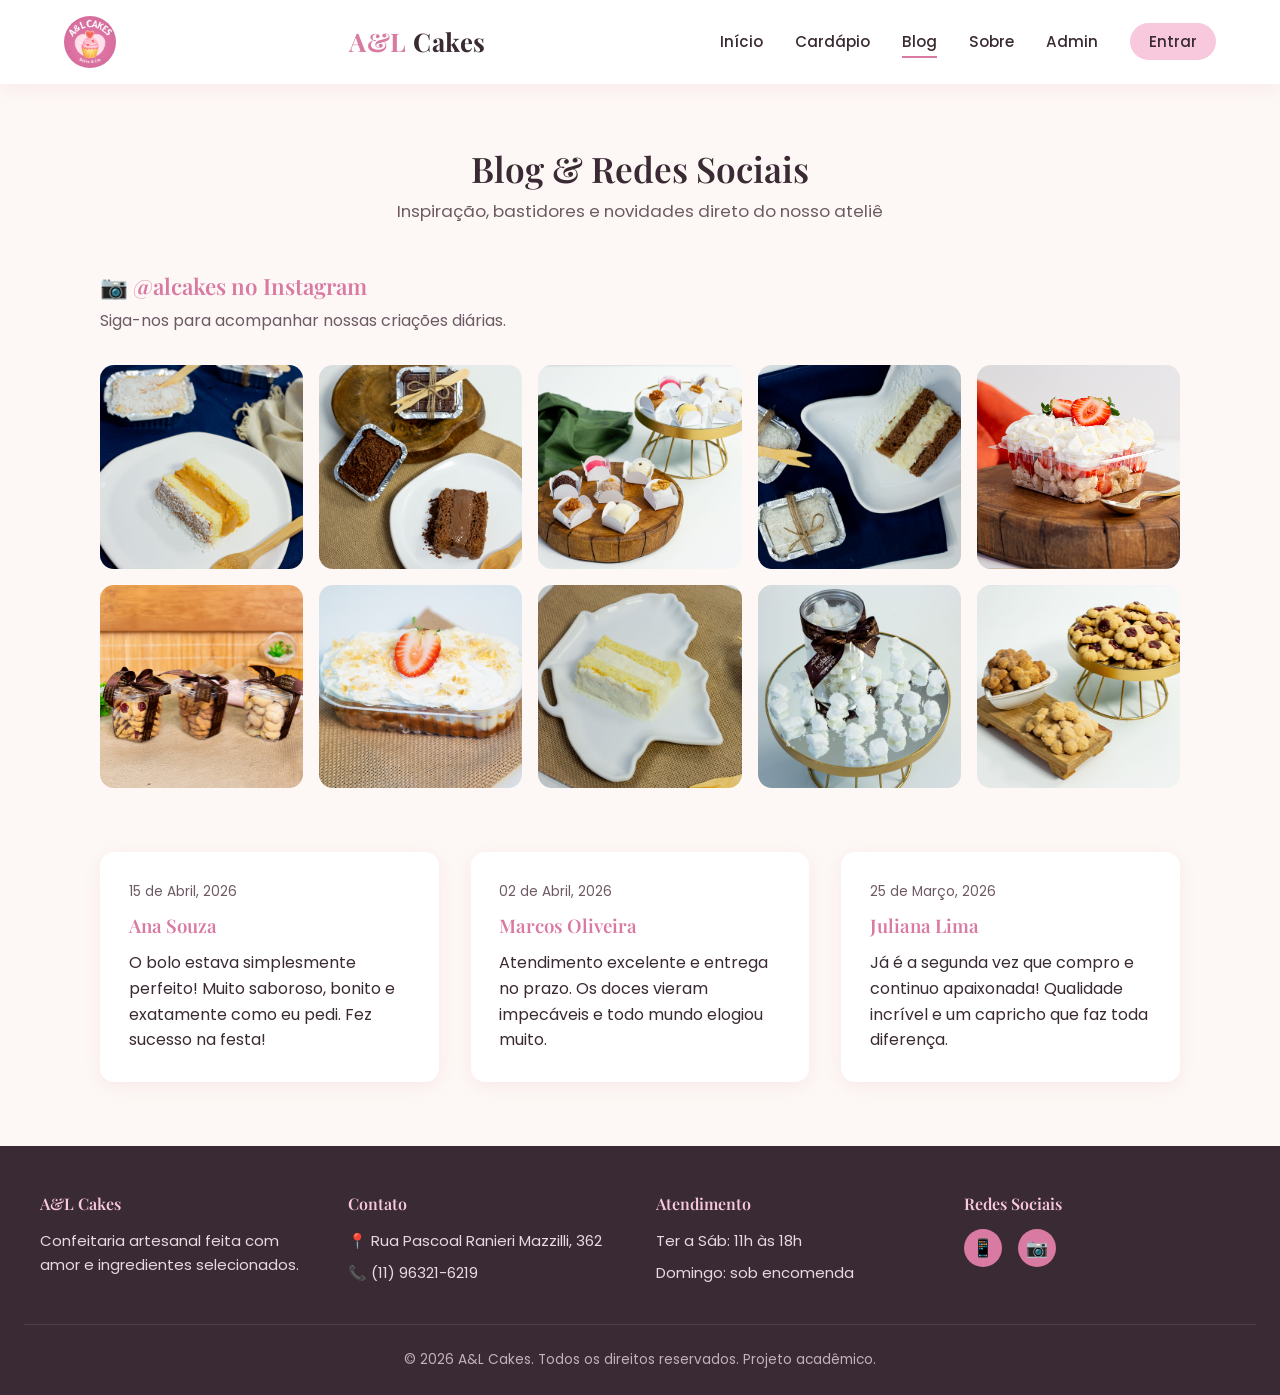
==== al-cakes/pages/blog.html @ 6d4cb48a "primeiro commit" ====
<!DOCTYPE html>
<!-- A&L Cakes - Blog / Redes Sociais (galeria estilo Instagram + posts) -->
<html lang="pt-BR">
<head>
  <meta charset="UTF-8" />
  <meta name="viewport" content="width=device-width, initial-scale=1.0" />
  <title>Blog & Redes - A&L Cakes</title>
  <meta name="description" content="Acompanhe nosso Instagram, novidades e dicas de confeitaria artesanal." />
  <link href="https://fonts.googleapis.com/css2?family=Playfair+Display:wght@500;600;700&family=Poppins:wght@300;400;500;600;700&display=swap" rel="stylesheet">
  <link rel="stylesheet" href="../css/style.css" />
</head>
<body>

  <header class="navbar">
    <div class="nav-container">
      <img src="../images/teste.png" alt="" style="width: 4.5%; border-radius: 50%;">
      <a href="../index.html" class="logo">A&L<span> Cakes</span></a>
      <button class="hamburguer" aria-label="Abrir menu"><span></span><span></span><span></span></button>
      <nav>
        <ul class="nav-menu">
          <li><a href="../index.html">Início</a></li>
          <li><a href="cardapio.html">Cardápio</a></li>
          <li><a href="blog.html">Blog</a></li>
          <li><a href="sobre.html">Sobre</a></li>
          <li><a href="admin.html">Admin</a></li>
          <li><a href="login.html" class="btn-login">Entrar</a></li>
        </ul>
      </nav>
    </div>
  </header>

  <main class="container">
    <h1 class="titulo-secao">Blog & Redes Sociais</h1>
    <p class="subtitulo-secao">Inspiração, bastidores e novidades direto do nosso ateliê</p>

    <!-- Galeria simulando Instagram -->
    <div href="https://www.instagram.com/a.l_cakescia/">
      <h2 style="font-size:1.4rem; color:var(--rosa-escuro); margin-bottom:0.5rem;">📷 @alcakes no Instagram</h2>
    </div>

    <p style="color:var(--texto-claro); margin-bottom:1rem;">Siga-nos para acompanhar nossas criações diárias.</p>
    
    <div class="galeria-instagram">
      <div class="galeria-item" data-animar>
        <img src="../images/Insta4.jpg" alt="Foto Instagram 4">
      </div>

      <div class="galeria-item" data-animar>
        <img src="../images/Insta1.jpg" alt="Foto Instagram 1">
      </div>

      <div class="galeria-item" data-animar>
        <img src="../images/Insta7.jpg" alt="Foto Instagram 7">
      </div>

      <div class="galeria-item" data-animar>
        <img src="../images/Insta2.jpg" alt="Foto Instagram 2">
      </div>

      <div class="galeria-item" data-animar>
        <img src="../images/Insta9.jpg" alt="Foto Instagram 9">
      </div>

      <div class="galeria-item" data-animar>
        <img src="../images/Insta5.jpg" alt="Foto Instagram 5">
      </div>

      <div class="galeria-item" data-animar>
        <img src="../images/Insta10.jpg" alt="Foto Instagram 10">
      </div>

      <div class="galeria-item" data-animar>
        <img src="../images/Insta3.jpg" alt="Foto Instagram 3">
      </div>

      <div class="galeria-item" data-animar>
        <img src="../images/Insta8.jpg" alt="Foto Instagram 8">
      </div>

      <div class="galeria-item" data-animar>
        <img src="../images/Insta6.jpg" alt="Foto Instagram 6">
      </div>
    </div>

    <!-- Posts do blog -->
    <div class="posts-blog">
      <article class="post-card" data-animar>
        <span class="data">15 de Abril, 2026</span>
        <h3>Ana Souza</h3>
        <p>O bolo estava simplesmente perfeito! Muito saboroso, bonito e exatamente como eu pedi. Fez sucesso na festa!</p>
      </article>

      <article class="post-card" data-animar>
        <span class="data">02 de Abril, 2026</span>
        <h3>Marcos Oliveira</h3>
        <p>Atendimento excelente e entrega no prazo. Os doces vieram impecáveis e todo mundo elogiou muito.</p>
      </article>

      <article class="post-card" data-animar>
        <span class="data">25 de Março, 2026</span>
        <h3>Juliana Lima</h3>
        <p>Já é a segunda vez que compro e continuo apaixonada! Qualidade incrível e um capricho que faz toda diferença.</p>
      </article>
    </div>
  </main>

  <footer class="rodape">
    <div class="rodape-grid">
      <div>
        <h4>A&L Cakes</h4>
        <p>Confeitaria artesanal feita com amor e ingredientes selecionados.</p>
      </div>
      <div>
        <h4>Contato</h4>
        <p>📍 Rua Pascoal Ranieri Mazzilli, 362</p>
        <p>📞 (11) 96321-6219</p>
      </div>
      <div>
        <h4>Atendimento</h4>
        <p>Ter a Sáb: 11h às 18h</p>
        <p>Domingo: sob encomenda</p>
      </div>
      <div>
        <h4>Redes Sociais</h4>
        <div class="redes">
          <a href="https://api.whatsapp.com/message/LTZW3MOYNS5GJ1?autoload=1&app_absent=0&utm_source=ig" target="_blank" aria-label="WhatsApp">📱</a>
          <a href="https://www.instagram.com/a.l_cakescia/" aria-label="Instagram">📷</a>

        </div>
      </div>
    </div>
    <div class="copyright">
      © 2026 A&L Cakes. Todos os direitos reservados. Projeto acadêmico.
    </div>
  </footer>

  <script src="../js/script.js"></script>
</body>
</html>
---- al-cakes/css/style.css ----
/* =========================================================
   A&L Cakes - Folha de estilo principal
   Paleta: rosa suave + branco + neutros
   Autor: Projeto acadêmico
   ========================================================= */

/* -------- Reset básico -------- */
* {
  margin: 0;
  padding: 0;
  box-sizing: border-box;
}

/* -------- Variáveis de design (cores, fontes, sombras) -------- */
:root {
  --rosa-claro: #fce4ec;
  --rosa-suave: #f8c8dc;
  --rosa-medio: #f3a6c4;
  --rosa-escuro: #d97aa3;
  --branco: #ffffff;
  --bege: #fdf8f5;
  --texto: #3a2a33;
  --texto-claro: #6e5a64;
  --cinza-borda: #efe3e8;
  --sombra-leve: 0 4px 18px rgba(217, 122, 163, 0.12);
  --sombra-media: 0 10px 30px rgba(217, 122, 163, 0.18);
  --transicao: all 0.3s ease;
  --raio: 14px;
  --fonte-titulo: "Playfair Display", "Georgia", serif;
  --fonte-texto: "Poppins", "Segoe UI", sans-serif;
}

/* -------- Tipografia base -------- */
html {
  scroll-behavior: smooth;
}

body {
  font-family: var(--fonte-texto);
  background-color: var(--bege);
  color: var(--texto);
  line-height: 1.6;
  min-height: 100vh;
  display: flex;
  flex-direction: column;
}

h1, h2, h3, h4 {
  font-family: var(--fonte-titulo);
  font-weight: 600;
  color: var(--texto);
  line-height: 1.2;
}

a {
  color: var(--rosa-escuro);
  text-decoration: none;
  transition: var(--transicao);
}

a:hover {
  color: var(--texto);
}

img {
  max-width: 100%;
  display: block;
}

/* =========================================================
   NAVBAR
   ========================================================= */
.navbar {
  position: sticky;
  top: 0;
  z-index: 100;
  background-color: rgba(255, 255, 255, 0.95);
  backdrop-filter: blur(10px);
  box-shadow: var(--sombra-leve);
  padding: 1rem 0;
}

.nav-container {
  max-width: 1200px;
  margin: 0 auto;
  padding: 0 1.5rem;
  display: flex;
  align-items: center;
  justify-content: space-between;
}

.logo {
  font-family: var(--fonte-titulo);
  font-size: 1.6rem;
  font-weight: 700;
  color: var(--rosa-escuro);
  letter-spacing: 0.5px;
}

.logo span {
  color: var(--texto);
}

.nav-menu {
  display: flex;
  list-style: none;
  gap: 2rem;
  align-items: center;
}

.nav-menu a {
  color: var(--texto);
  font-weight: 500;
  font-size: 0.95rem;
  position: relative;
}

.nav-menu a::after {
  content: "";
  position: absolute;
  bottom: -6px;
  left: 0;
  width: 0;
  height: 2px;
  background-color: var(--rosa-escuro);
  transition: var(--transicao);
}

.nav-menu a:hover::after,
.nav-menu a.ativo::after {
  width: 100%;
}

.btn-login {
  background-color: var(--rosa-suave);
  color: var(--texto) !important;
  padding: 0.5rem 1.2rem;
  border-radius: 50px;
  font-weight: 600;
}

.btn-login:hover {
  background-color: var(--rosa-medio);
}

/* Botão hambúrguer (mobile) */
.hamburguer {
  display: none;
  flex-direction: column;
  gap: 5px;
  background: none;
  border: none;
  cursor: pointer;
  padding: 4px;
}

.hamburguer span {
  width: 26px;
  height: 3px;
  background-color: var(--texto);
  border-radius: 3px;
  transition: var(--transicao);
}

/* =========================================================
   COMPONENTES GLOBAIS
   ========================================================= */
.container {
  max-width: 1200px;
  margin: 0 auto;
  padding: 4rem 1.5rem;
}

.btn {
  display: inline-block;
  background-color: var(--rosa-escuro);
  color: var(--branco);
  padding: 0.85rem 2rem;
  border-radius: 50px;
  border: none;
  font-weight: 600;
  font-family: var(--fonte-texto);
  cursor: pointer;
  transition: var(--transicao);
  box-shadow: var(--sombra-leve);
}

.btn:hover {
  background-color: var(--texto);
  color: var(--branco);
  transform: translateY(-2px);
  box-shadow: var(--sombra-media);
}

.btn-secundario {
  background-color: transparent;
  color: var(--rosa-escuro);
  border: 2px solid var(--rosa-escuro);
}

.btn-secundario:hover {
  background-color: var(--rosa-escuro);
  color: var(--branco);
}

.titulo-secao {
  text-align: center;
  font-size: 2.2rem;
  margin-bottom: 0.5rem;
}

.subtitulo-secao {
  text-align: center;
  color: var(--texto-claro);
  margin-bottom: 3rem;
  font-size: 1.05rem;
}

/* =========================================================
   HERO (página inicial)
   ========================================================= */
.hero {
  background: linear-gradient(135deg, var(--rosa-claro) 0%, var(--bege) 100%);
  padding: 5rem 1.5rem;
  overflow: hidden;
}

.hero-grid {
  max-width: 1200px;
  margin: 0 auto;
  display: grid;
  grid-template-columns: 1fr 1fr;
  gap: 3rem;
  align-items: center;
}

.hero-texto h1 {
  font-size: 3.2rem;
  margin-bottom: 1rem;
  animation: fadeUp 0.8s ease;
}

.hero-texto h1 span {
  color: var(--rosa-escuro);
}

.hero-texto p {
  font-size: 1.15rem;
  color: var(--texto-claro);
  margin-bottom: 2rem;
  animation: fadeUp 1s ease;
}

.hero-imagem {
  position: relative;
  animation: float 6s ease-in-out infinite;
}

.hero-imagem img {
  border-radius: 50% 50% 50% 50% / 60% 60% 40% 40%;
  box-shadow: var(--sombra-media);
  width: 100%;
  height: auto;
  object-fit: cover;
}

/* Animações */
@keyframes fadeUp {
  from { opacity: 0; transform: translateY(20px); }
  to { opacity: 1; transform: translateY(0); }
}

@keyframes float {
  0%, 100% { transform: translateY(0); }
  50% { transform: translateY(-15px); }
}

@keyframes fadeIn {
  from { opacity: 0; }
  to { opacity: 1; }
}

/* =========================================================
   APRESENTAÇÃO (sobre rápida na home)
   ========================================================= */
.apresentacao {
  text-align: center;
  max-width: 750px;
  margin: 0 auto;
}

.apresentacao p {
  font-size: 1.1rem;
  color: var(--texto-claro);
  margin-top: 1rem;
}

/* =========================================================
   GRID DE PRODUTOS (cardápio + destaques)
   ========================================================= */
.produtos-grid {
  display: grid;
  grid-template-columns: repeat(auto-fill, minmax(260px, 1fr));
  gap: 2rem;
}

.produto-card {
  background-color: var(--branco);
  border-radius: var(--raio);
  overflow: hidden;
  box-shadow: var(--sombra-leve);
  transition: var(--transicao);
  cursor: pointer;
  display: flex;
  flex-direction: column;
}

.produto-card:hover {
  transform: translateY(-6px);
  box-shadow: var(--sombra-media);
}

.produto-card img {
  width: 100%;
  height: 220px;
  object-fit: cover;
  transition: transform 0.5s ease;
}

.produto-card:hover img {
  transform: scale(1.05);
}

.produto-info {
  padding: 1.2rem 1.4rem 1.5rem;
  flex: 1;
  display: flex;
  flex-direction: column;
}

.produto-info h3 {
  font-size: 1.25rem;
  margin-bottom: 0.4rem;
}

.produto-info p {
  color: var(--texto-claro);
  font-size: 0.9rem;
  margin-bottom: 1rem;
  flex: 1;
}

.preco {
  font-weight: 700;
  color: var(--rosa-escuro);
  font-size: 1.2rem;
}

/* =========================================================
   PÁGINA DO PRODUTO
   ========================================================= */
.produto-detalhe {
  display: grid;
  grid-template-columns: 1fr 1fr;
  gap: 3rem;
  align-items: start;
}

.produto-detalhe-img {
  border-radius: var(--raio);
  overflow: hidden;
  box-shadow: var(--sombra-media);
}

.produto-detalhe-img img {
  width: 100%;
  height: auto;
  object-fit: cover;
}

.produto-detalhe-info h1 {
  font-size: 2.4rem;
  margin-bottom: 0.5rem;
}

.produto-detalhe-info .preco {
  font-size: 1.8rem;
  display: block;
  margin: 1rem 0;
}

.produto-detalhe-info h3 {
  margin-top: 1.5rem;
  margin-bottom: 0.5rem;
  color: var(--rosa-escuro);
}

.ingredientes {
  list-style: none;
  padding: 0;
}

.ingredientes li {
  padding: 0.4rem 0;
  border-bottom: 1px dashed var(--cinza-borda);
  color: var(--texto-claro);
}

.ingredientes li::before {
  content: "🌸 ";
  margin-right: 0.4rem;
}

.btn-whatsapp {
  background-color: #25d366;
  color: var(--branco);
  display: inline-flex;
  align-items: center;
  gap: 0.6rem;
  margin-top: 1.5rem;
}

.btn-whatsapp:hover {
  background-color: #1ebe5b;
  color: var(--branco);
}

/* =========================================================
   BLOG / GALERIA INSTAGRAM
   ========================================================= */
.galeria-instagram {
  display: grid;
  grid-template-columns: repeat(auto-fit, minmax(200px, 1fr));
  gap: 1rem;
  margin-top: 2rem;
}

.galeria-item {
  position: relative;
  border-radius: var(--raio);
  overflow: hidden;
  aspect-ratio: 1 / 1;
  cursor: pointer;
}

.galeria-item img {
  width: 100%;
  height: 100%;
  object-fit: cover;
  transition: transform 0.4s ease;
}

.galeria-item:hover img {
  transform: scale(1.08);
}

.galeria-item::after {
  content: "📷";
  position: absolute;
  inset: 0;
  background: rgba(217, 122, 163, 0.6);
  color: white;
  display: flex;
  align-items: center;
  justify-content: center;
  font-size: 2rem;
  opacity: 0;
  transition: var(--transicao);
}

.galeria-item:hover::after {
  opacity: 1;
}

.posts-blog {
  display: grid;
  grid-template-columns: repeat(auto-fit, minmax(280px, 1fr));
  gap: 2rem;
  margin-top: 4rem;
}

.post-card {
  background: var(--branco);
  border-radius: var(--raio);
  padding: 1.8rem;
  box-shadow: var(--sombra-leve);
  transition: var(--transicao);
}

.post-card:hover {
  transform: translateY(-4px);
  box-shadow: var(--sombra-media);
}

.post-card h3 {
  color: var(--rosa-escuro);
  margin-bottom: 0.8rem;
}

.post-card .data {
  font-size: 0.85rem;
  color: var(--texto-claro);
  margin-bottom: 0.8rem;
  display: block;
}

/* =========================================================
   SOBRE
   ========================================================= */
.sobre-grid {
  display: grid;
  grid-template-columns: 1fr 1fr;
  gap: 3rem;
  align-items: center;
}

.sobre-grid img {
  border-radius: var(--raio);
  box-shadow: var(--sombra-media);
}

.sobre-grid h2 {
  font-size: 2.2rem;
  margin-bottom: 1rem;
}

.sobre-grid p {
  color: var(--texto-claro);
  margin-bottom: 1rem;
}

.valores {
  display: grid;
  grid-template-columns: repeat(auto-fit, minmax(220px, 1fr));
  gap: 1.5rem;
  margin-top: 4rem;
}

.valor-card {
  background: var(--branco);
  padding: 2rem 1.5rem;
  border-radius: var(--raio);
  text-align: center;
  box-shadow: var(--sombra-leve);
  transition: var(--transicao);
}

.valor-card:hover {
  transform: translateY(-4px);
  box-shadow: var(--sombra-media);
}

.valor-card .icone {
  font-size: 2.5rem;
  margin-bottom: 0.8rem;
}

.valor-card h3 {
  color: var(--rosa-escuro);
  margin-bottom: 0.5rem;
}

/* =========================================================
   FORMULÁRIOS (login, cadastro, admin)
   ========================================================= */
.form-container {
  max-width: 460px;
  margin: 4rem auto;
  background: var(--branco);
  padding: 2.5rem 2rem;
  border-radius: var(--raio);
  box-shadow: var(--sombra-media);
  animation: fadeIn 0.6s ease;
}

.form-container.largo {
  max-width: 700px;
}

.form-container h2 {
  text-align: center;
  margin-bottom: 0.5rem;
  color: var(--rosa-escuro);
}

.form-container .subtitulo {
  text-align: center;
  color: var(--texto-claro);
  margin-bottom: 2rem;
}

.campo {
  margin-bottom: 1.2rem;
}

.campo label {
  display: block;
  font-weight: 500;
  margin-bottom: 0.4rem;
  font-size: 0.95rem;
}

.campo input,
.campo textarea {
  width: 100%;
  padding: 0.75rem 1rem;
  border: 1.5px solid var(--cinza-borda);
  border-radius: 10px;
  font-family: var(--fonte-texto);
  font-size: 1rem;
  transition: var(--transicao);
  background-color: var(--bege);
}

.campo input:focus,
.campo textarea:focus {
  outline: none;
  border-color: var(--rosa-medio);
  background: var(--branco);
}

.campo textarea {
  min-height: 100px;
  resize: vertical;
}

.form-container .btn {
  width: 100%;
  margin-top: 0.5rem;
}

.mensagem {
  text-align: center;
  margin-top: 1rem;
  padding: 0.7rem;
  border-radius: 8px;
  display: none;
  font-size: 0.95rem;
}

.mensagem.sucesso {
  background-color: #d4f5dd;
  color: #1e6b35;
  display: block;
}

.mensagem.erro {
  background-color: #fdd6d6;
  color: #a33;
  display: block;
}

.link-extra {
  text-align: center;
  margin-top: 1.2rem;
  font-size: 0.95rem;
  color: var(--texto-claro);
}

/* Pré-visualização do admin */
.preview-produto {
  margin-top: 2rem;
  padding: 1.5rem;
  background: var(--rosa-claro);
  border-radius: var(--raio);
  display: none;
}

.preview-produto.ativo {
  display: block;
  animation: fadeIn 0.4s ease;
}

/* =========================================================
   RODAPÉ
   ========================================================= */
.rodape {
  background-color: var(--texto);
  color: var(--branco);
  padding: 3rem 1.5rem 1.5rem;
  margin-top: auto;
}

.rodape-grid {
  max-width: 1200px;
  margin: 0 auto;
  display: grid;
  grid-template-columns: repeat(auto-fit, minmax(220px, 1fr));
  gap: 2rem;
}

.rodape h4 {
  color: var(--rosa-suave);
  margin-bottom: 1rem;
  font-family: var(--fonte-titulo);
}

.rodape p, .rodape a {
  color: #e8d8df;
  font-size: 0.93rem;
  margin-bottom: 0.5rem;
}

.rodape a:hover {
  color: var(--rosa-suave);
}

.redes {
  display: flex;
  gap: 1rem;
  margin-top: 0.5rem;
}

.redes a {
  background: var(--rosa-escuro);
  width: 38px;
  height: 38px;
  border-radius: 50%;
  display: flex;
  align-items: center;
  justify-content: center;
  font-size: 1.1rem;
  transition: var(--transicao);
}

.redes a:hover {
  background: var(--rosa-suave);
  color: var(--texto);
  transform: translateY(-3px);
}

.copyright {
  text-align: center;
  margin-top: 2rem;
  padding-top: 1.5rem;
  border-top: 1px solid rgba(255,255,255,0.1);
  font-size: 0.85rem;
  color: #c4b0b8;
}

/* =========================================================
   RESPONSIVO (mobile)
   ========================================================= */
@media (max-width: 860px) {
  /* Menu vira hambúrguer */
  .hamburguer {
    display: flex;
  }

  .nav-menu {
    position: fixed;
    top: 70px;
    right: -100%;
    flex-direction: column;
    background: var(--branco);
    width: 75%;
    max-width: 300px;
    height: calc(100vh - 70px);
    padding: 2rem;
    gap: 1.5rem;
    box-shadow: var(--sombra-media);
    transition: right 0.4s ease;
  }

  .nav-menu.aberto {
    right: 0;
  }

  /* Hero empilha */
  .hero-grid,
  .produto-detalhe,
  .sobre-grid {
    grid-template-columns: 1fr;
    text-align: center;
  }

  .hero-texto h1 {
    font-size: 2.2rem;
  }

  .titulo-secao {
    font-size: 1.7rem;
  }

  .container {
    padding: 3rem 1.2rem;
  }

  .ingredientes {
    text-align: left;
    display: inline-block;
  }
}
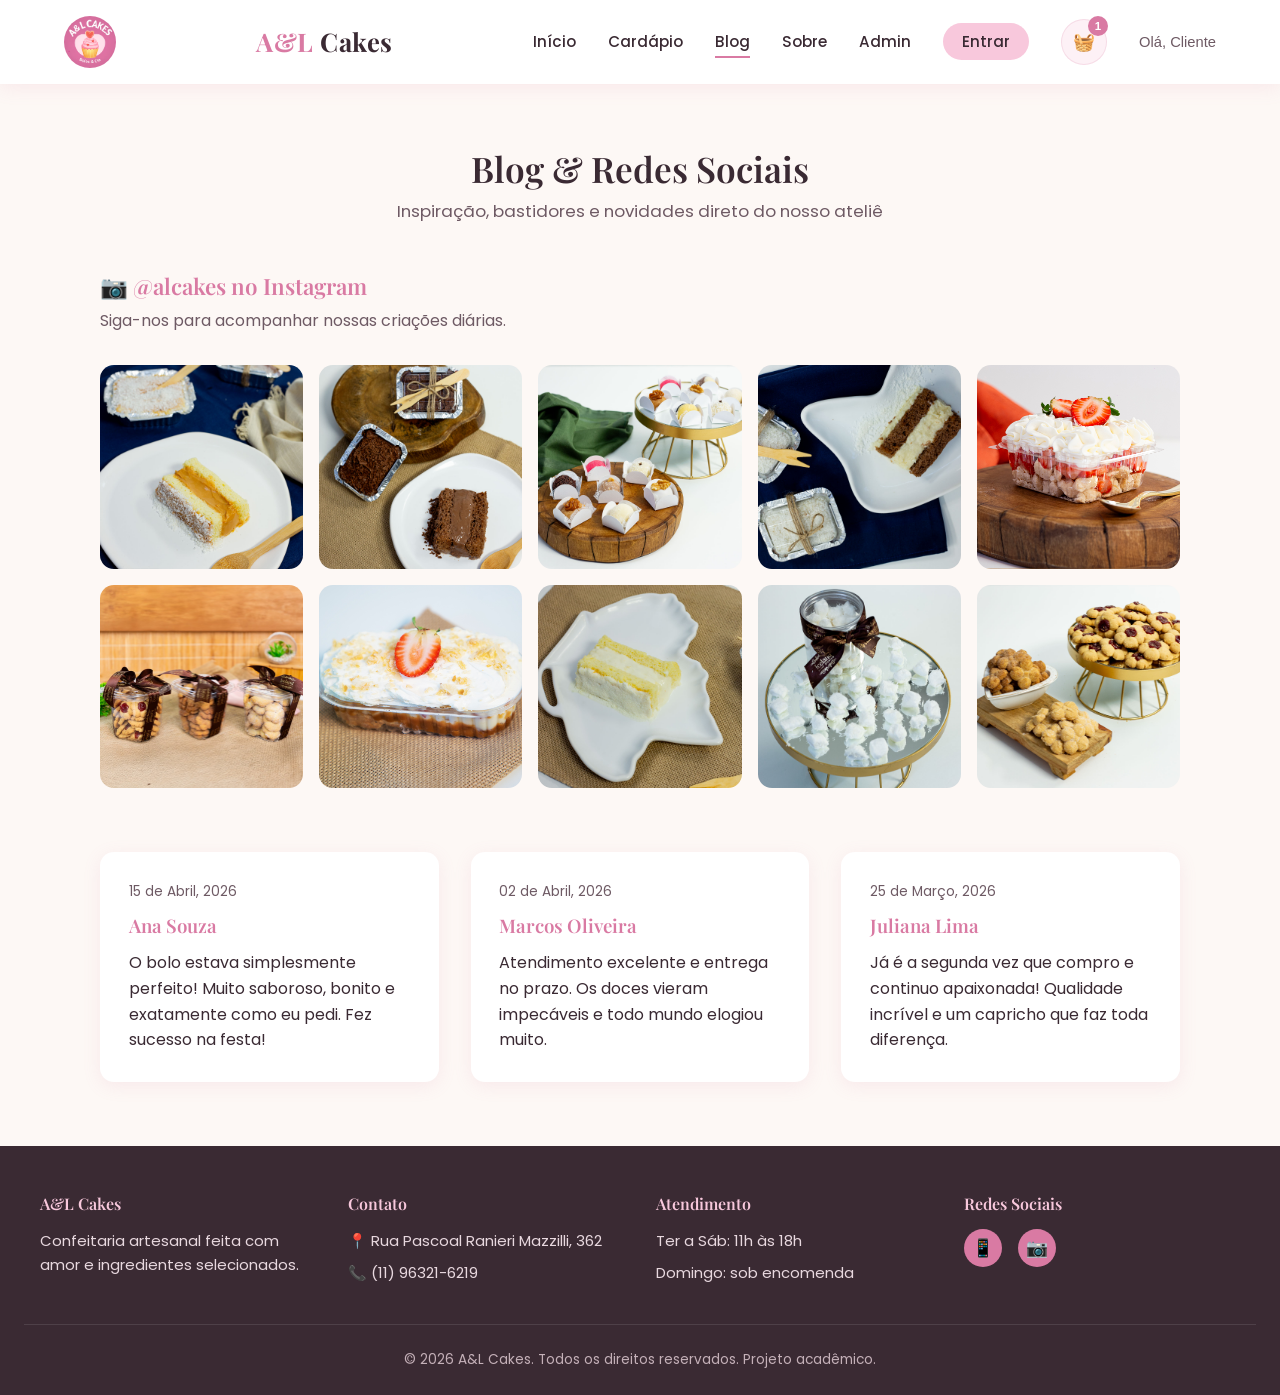
==== commit c06ac7e0: "Carrinho / Dropdown opções cliente 08/05" ====
--- a/al-cakes/pages/blog.html
+++ b/al-cakes/pages/blog.html
@@ -11,32 +11,83 @@
 </head>
 <body>
 
-  <header class="navbar">
-    <div class="nav-container">
-      <img src="../images/teste.png" alt="" style="width: 4.5%; border-radius: 50%;">
-      <a href="../index.html" class="logo">A&L<span> Cakes</span></a>
-      <button class="hamburguer" aria-label="Abrir menu"><span></span><span></span><span></span></button>
-      <nav>
-        <ul class="nav-menu">
-          <li><a href="../index.html">Início</a></li>
-          <li><a href="cardapio.html">Cardápio</a></li>
-          <li><a href="blog.html">Blog</a></li>
-          <li><a href="sobre.html">Sobre</a></li>
-          <li><a href="admin.html">Admin</a></li>
-          <li><a href="login.html" class="btn-login">Entrar</a></li>
-        </ul>
-      </nav>
-    </div>
-  </header>
+    <header class="navbar">
+      <div class="nav-container">
+
+        <img src="../images/teste.png"
+            alt=""
+            style="width: 4.5%; border-radius: 50%;">
+
+        <a href="../index.html" class="logo">
+          A&L<span> Cakes</span>
+        </a>
+
+        <button class="hamburguer" aria-label="Abrir menu">
+          <span></span>
+          <span></span>
+          <span></span>
+        </button>
+
+        <nav>
+          <ul class="nav-menu">
+
+            <li><a href="../index.html">Início</a></li>
+
+            <li><a href="cardapio.html">Cardápio</a></li>
+
+            <li><a href="blog.html">Blog</a></li>
+
+            <li><a href="sobre.html">Sobre</a></li>
+
+            <li><a href="cadastroBolos.html">Admin</a></li>
+
+            <li>
+              <a href="login.html" class="btn-login">
+                Entrar
+              </a>
+            </li>
+
+            <!-- CARRINHO -->
+            <li>
+              <button class="btn-carrinho" id="abrir-carrinho">
+                🧺
+                <span class="contador-carrinho">1</span>
+              </button>
+            </li>
+
+            <!-- USUÁRIO (IGUAL INDEX) -->
+            <li class="usuario-navbar">
+
+              <button class="usuario-btn" id="usuario-btn">
+                Olá, Cliente
+              </button>
+
+              <div class="dropdown-usuario" id="dropdown-usuario">
+
+                <a href="#">Meus Dados</a>
+                <a href="pedidos.html">Meus Pedidos</a>
+                <a href="#">Sair</a>
+
+              </div>
+
+            </li>
+
+          </ul>
+        </nav>
+
+      </div>
+    </header>
 
   <main class="container">
     <h1 class="titulo-secao">Blog & Redes Sociais</h1>
     <p class="subtitulo-secao">Inspiração, bastidores e novidades direto do nosso ateliê</p>
 
     <!-- Galeria simulando Instagram -->
-    <div href="https://www.instagram.com/a.l_cakescia/">
-      <h2 style="font-size:1.4rem; color:var(--rosa-escuro); margin-bottom:0.5rem;">📷 @alcakes no Instagram</h2>
-    </div>
+<a href="https://www.instagram.com/a.l_cakescia/" target="_blank">
+  <h2 style="font-size:1.4rem; color:var(--rosa-escuro); margin-bottom:0.5rem;">
+    📷 @alcakes no Instagram
+  </h2>
+</a>
 
     <p style="color:var(--texto-claro); margin-bottom:1rem;">Siga-nos para acompanhar nossas criações diárias.</p>
     
@@ -134,6 +185,97 @@
     </div>
   </footer>
 
+
+    <!-- MODAL CARRINHO -->
+     
+    <div class="overlay-carrinho" id="overlay-carrinho">
+
+      <div class="modal-carrinho">
+
+        <div class="topo-carrinho">
+
+          <h2>Seu Carrinho</h2>
+
+          <button class="fechar-carrinho" id="fechar-carrinho">
+            &times;
+          </button>
+
+        </div>
+
+        <div class="carrinho-itens">
+
+          <!-- ITEM -->
+          <div class="item-carrinho">
+
+            <img src="../images/BoloRedVelvet.jpg" alt="Produto">
+
+            <div class="info-item">
+              <h3>Bolo Red Velvet</h3>
+              <p>R$ 89,90</p>
+            </div>
+
+            <button class="remover-item">
+              Remover
+            </button>
+
+          </div>
+
+        </div>
+
+        <div class="rodape-carrinho">
+
+          <div class="total-carrinho">
+            Total: <span>R$ 89,90</span>
+          </div>
+
+          <button class="btn-finalizar">
+            Finalizar Compra
+          </button>
+
+        </div>
+
+      </div>
+
+    </div>
+
+    <script>
+
+      /* =========================================================
+        MODAL CARRINHO
+      ========================================================= */
+
+      const abrirCarrinho =
+        document.getElementById("abrir-carrinho");
+
+      const fecharCarrinho =
+        document.getElementById("fechar-carrinho");
+
+      const overlayCarrinho =
+        document.getElementById("overlay-carrinho");
+
+      /* Abrir modal */
+      abrirCarrinho.addEventListener("click", () => {
+        overlayCarrinho.classList.add("ativo");
+      });
+
+      /* Fechar modal */
+      fecharCarrinho.addEventListener("click", () => {
+        overlayCarrinho.classList.remove("ativo");
+      });
+
+      /* Fechar clicando fora */
+      overlayCarrinho.addEventListener("click", (e) => {
+
+        if (e.target === overlayCarrinho) {
+          overlayCarrinho.classList.remove("ativo");
+        }
+
+      });
+
+    </script>
+
+
+
   <script src="../js/script.js"></script>
 </body>
 </html>
--- a/al-cakes/css/style.css
+++ b/al-cakes/css/style.css
@@ -574,19 +574,39 @@
 }
 
 .form-container.largo {
-  max-width: 700px;
+  width: 90%;
+  max-width: 1200px;
+
+  background: rgba(255,255,255,0.92);
+
+  backdrop-filter: blur(10px);
+
+  border: 1px solid rgba(248, 200, 220, 0.45);
+
+  border-radius: 24px;
+
+  padding: 2.5rem;
+
+  box-shadow:
+    0 20px 50px rgba(217, 122, 163, 0.12);
 }
 
 .form-container h2 {
   text-align: center;
-  margin-bottom: 0.5rem;
-  color: var(--rosa-escuro);
+  margin-bottom: 0.4rem;
+
+  color: var(--texto);
+
+  font-size: 1.5rem;
 }
 
 .form-container .subtitulo {
   text-align: center;
   color: var(--texto-claro);
-  margin-bottom: 2rem;
+
+  margin-bottom: 2.2rem;
+
+  font-size: 1rem;
 }
 
 .campo {
@@ -791,3 +811,530 @@
     display: inline-block;
   }
 }
+
+
+/* =========================================================
+   CARRINHO NAVBAR
+========================================================= */
+
+.btn-carrinho {
+  position: relative;
+  background: rgba(248, 200, 220, 0.25);
+  border: 1px solid rgba(217, 122, 163, 0.18);
+  width: 46px;
+  height: 46px;
+  border-radius: 50%;
+  cursor: pointer;
+  font-size: 1.1rem;
+  color: var(--texto);
+  transition: var(--transicao);
+
+  display: flex;
+  align-items: center;
+  justify-content: center;
+
+  backdrop-filter: blur(8px);
+}
+
+.btn-carrinho:hover {
+  transform: translateY(-2px);
+  background: var(--rosa-claro);
+  box-shadow: 0 8px 22px rgba(217, 122, 163, 0.18);
+}
+
+.contador-carrinho {
+  position: absolute;
+  top: -4px;
+  right: -2px;
+
+  width: 20px;
+  height: 20px;
+
+  border-radius: 50%;
+  background: var(--rosa-escuro);
+  color: white;
+
+  font-size: 0.72rem;
+  font-weight: 600;
+
+  display: flex;
+  align-items: center;
+  justify-content: center;
+}
+
+.usuario-navbar {
+  font-size: 0.95rem;
+  color: var(--texto-claro);
+  font-weight: 500;
+  white-space: nowrap;
+}
+
+/* =========================================================
+   MODAL CARRINHO
+========================================================= */
+
+.overlay-carrinho {
+  position: fixed;
+  inset: 0;
+
+  background: rgba(58, 42, 51, 0.45);
+
+  backdrop-filter: blur(4px);
+
+  display: none;
+  align-items: center;
+  justify-content: center;
+
+  z-index: 9999;
+
+  padding: 1.5rem;
+}
+
+.overlay-carrinho.ativo {
+  display: flex;
+  animation: fadeIn 0.3s ease;
+}
+
+.modal-carrinho {
+  width: 75%;
+  max-width: 900px;
+
+  background: rgba(255,255,255,0.95);
+
+  border-radius: 20px;
+
+  padding: 2rem;
+
+  box-shadow:
+    0 25px 60px rgba(217, 122, 163, 0.18);
+
+  border: 1px solid rgba(248, 200, 220, 0.4);
+
+  animation: subirModal 0.35s ease;
+}
+
+@keyframes subirModal {
+  from {
+    opacity: 0;
+    transform: translateY(18px) scale(0.98);
+  }
+
+  to {
+    opacity: 1;
+    transform: translateY(0) scale(1);
+  }
+}
+
+.topo-carrinho {
+  display: flex;
+  justify-content: space-between;
+  align-items: center;
+
+  margin-bottom: 2rem;
+}
+
+.topo-carrinho h2 {
+  font-size: 1.5rem;
+  color: var(--texto);
+}
+
+.fechar-carrinho {
+  background: transparent;
+  border: none;
+
+  font-size: 2rem;
+
+  color: var(--texto-claro);
+
+  cursor: pointer;
+
+  transition: var(--transicao);
+}
+
+.fechar-carrinho:hover {
+  color: var(--rosa-escuro);
+  transform: rotate(90deg);
+}
+
+.carrinho-itens {
+  display: flex;
+  flex-direction: column;
+  gap: 1.2rem;
+
+  max-height: 380px;
+  overflow-y: auto;
+
+  padding-right: 0.3rem;
+}
+
+.item-carrinho {
+  display: flex;
+  align-items: center;
+  gap: 1rem;
+
+  background: var(--bege);
+
+  border-radius: 18px;
+
+  padding: 1rem;
+
+  border: 1px solid var(--cinza-borda);
+}
+
+.item-carrinho img {
+  width: 85px;
+  height: 85px;
+
+  object-fit: cover;
+
+  border-radius: 16px;
+}
+
+.info-item {
+  flex: 1;
+}
+
+.info-item h3 {
+  font-size: 1.05rem;
+  margin-bottom: 0.3rem;
+}
+
+.info-item p {
+  color: var(--rosa-escuro);
+  font-weight: 600;
+}
+
+.remover-item {
+  border: none;
+  background: transparent;
+
+  color: #c47d97;
+
+  font-size: 0.9rem;
+  cursor: pointer;
+
+  transition: var(--transicao);
+}
+
+.remover-item:hover {
+  color: #a94468;
+}
+
+.rodape-carrinho {
+  margin-top: 2rem;
+
+  border-top: 1px solid var(--cinza-borda);
+
+  padding-top: 1.5rem;
+}
+
+.total-carrinho {
+  display: flex;
+  justify-content: space-between;
+
+  font-size: 1.15rem;
+  font-weight: 600;
+
+  margin-bottom: 1.2rem;
+}
+
+.total-carrinho span {
+  color: var(--rosa-escuro);
+}
+
+.btn-finalizar {
+  width: 100%;
+
+  border: none;
+
+  background: linear-gradient(
+    135deg,
+    var(--rosa-medio),
+    var(--rosa-escuro)
+  );
+
+  color: white;
+
+  padding: 1rem;
+
+  border-radius: 50px;
+
+  font-size: 1rem;
+  font-weight: 600;
+
+  cursor: pointer;
+
+  transition: var(--transicao);
+
+  box-shadow: var(--sombra-leve);
+}
+
+.btn-finalizar:hover {
+  transform: translateY(-2px);
+  box-shadow: var(--sombra-media);
+}
+
+/* =========================================================
+   RESPONSIVO
+========================================================= */
+
+@media (max-width: 768px) {
+
+  .modal-carrinho {
+    padding: 1.4rem;
+    border-radius: 24px;
+  }
+
+  .item-carrinho {
+    align-items: flex-start;
+    flex-direction: column;
+  }
+
+  .item-carrinho img {
+    width: 100%;
+    height: 180px;
+  }
+
+  .remover-item {
+    margin-top: 0.5rem;
+  }
+
+  .usuario-navbar {
+    font-size: 0.88rem;
+  }
+
+}
+
+
+/* =========================================================
+   TELA PEDIDOS
+========================================================= */
+
+.pedidos-container {
+  max-width: 950px;
+}
+
+.pedidos-container h2 {
+  font-size: 2rem;
+}
+
+.pedido-card {
+  background: rgba(255,255,255,0.95);
+
+  border: 1px solid rgba(248, 200, 220, 0.5);
+
+  border-radius: 22px;
+
+  padding: 1.5rem;
+
+  margin-top: 1.5rem;
+
+  box-shadow:
+    0 10px 30px rgba(217, 122, 163, 0.10);
+
+  transition: var(--transicao);
+}
+
+.pedido-card:hover {
+  transform: translateY(-3px);
+
+  box-shadow:
+    0 18px 40px rgba(217, 122, 163, 0.16);
+}
+
+.pedido-topo {
+  display: flex;
+  justify-content: space-between;
+  align-items: center;
+
+  margin-bottom: 1.4rem;
+}
+
+.pedido-topo h3 {
+  font-size: 1.2rem;
+
+  margin-bottom: 0.3rem;
+}
+
+.pedido-topo p {
+  color: var(--texto-claro);
+
+  font-size: 0.9rem;
+}
+
+.status-pedido {
+  padding: 0.45rem 1rem;
+
+  border-radius: 50px;
+
+  font-size: 0.82rem;
+  font-weight: 600;
+}
+
+.status-pedido.concluido {
+  background: #dff5e7;
+  color: #20744a;
+}
+
+.status-pedido.andamento {
+  background: #fff1d6;
+  color: #9a6a00;
+}
+
+.status-pedido.entregue {
+  background: #e4ecff;
+  color: #3557a5;
+}
+
+.pedido-produto {
+  display: flex;
+  align-items: center;
+  gap: 1.2rem;
+
+  background: var(--bege);
+
+  border: 1px solid var(--cinza-borda);
+
+  border-radius: 18px;
+
+  padding: 1rem;
+}
+
+.pedido-produto img {
+  width: 95px;
+  height: 95px;
+
+  object-fit: cover;
+
+  border-radius: 16px;
+}
+
+.pedido-info {
+  flex: 1;
+}
+
+.pedido-info h4 {
+  margin-bottom: 0.4rem;
+
+  font-size: 1.05rem;
+}
+
+.pedido-info p {
+  color: var(--texto-claro);
+
+  margin-bottom: 0.4rem;
+}
+
+.pedido-info span {
+  color: var(--rosa-escuro);
+
+  font-weight: 700;
+
+  font-size: 1rem;
+}
+
+/* =========================================================
+   RESPONSIVO
+========================================================= */
+
+@media (max-width: 768px) {
+
+  .pedido-topo {
+    flex-direction: column;
+    align-items: flex-start;
+
+    gap: 0.8rem;
+  }
+
+  .pedido-produto {
+    flex-direction: column;
+    align-items: flex-start;
+  }
+
+  .pedido-produto img {
+    width: 100%;
+    height: 220px;
+  }
+
+}
+
+
+/* =========================================================
+   USUÁRIO NAVBAR
+========================================================= */
+
+.usuario-navbar{
+  position: relative;
+}
+
+.usuario-btn{
+  background: transparent;
+  border: none;
+
+  color: var(--texto-claro);
+
+  font-weight: 400;
+
+  cursor: pointer;
+
+  font-size: 0.92rem;
+
+  transition: var(--transicao);
+}
+
+.usuario-btn:hover{
+  color: var(--rosa-escuro);
+}
+
+/* =========================================================
+   DROPDOWN
+========================================================= */
+
+.dropdown-usuario{
+  position: absolute;
+  top: 35px;
+  right: 0;
+
+  width: 180px;
+
+  background: white;
+
+  border-radius: 12px;
+
+  box-shadow: 0 10px 25px rgba(0,0,0,0.12);
+
+  overflow: hidden;
+
+  opacity: 0;
+  visibility: hidden;
+
+  transform: translateY(10px);
+
+  transition: 0.3s;
+
+  z-index: 999;
+}
+
+.dropdown-usuario.ativo{
+  opacity: 1;
+  visibility: visible;
+  transform: translateY(0);
+}
+
+.dropdown-usuario a{
+  display: block;
+
+  padding: 0.9rem 1rem;
+
+  text-decoration: none;
+
+  color: var(--texto);
+
+  font-size: 0.95rem;
+
+  transition: 0.2s;
+}
+
+.dropdown-usuario a:hover{
+  background: var(--rosa-claro);
+}
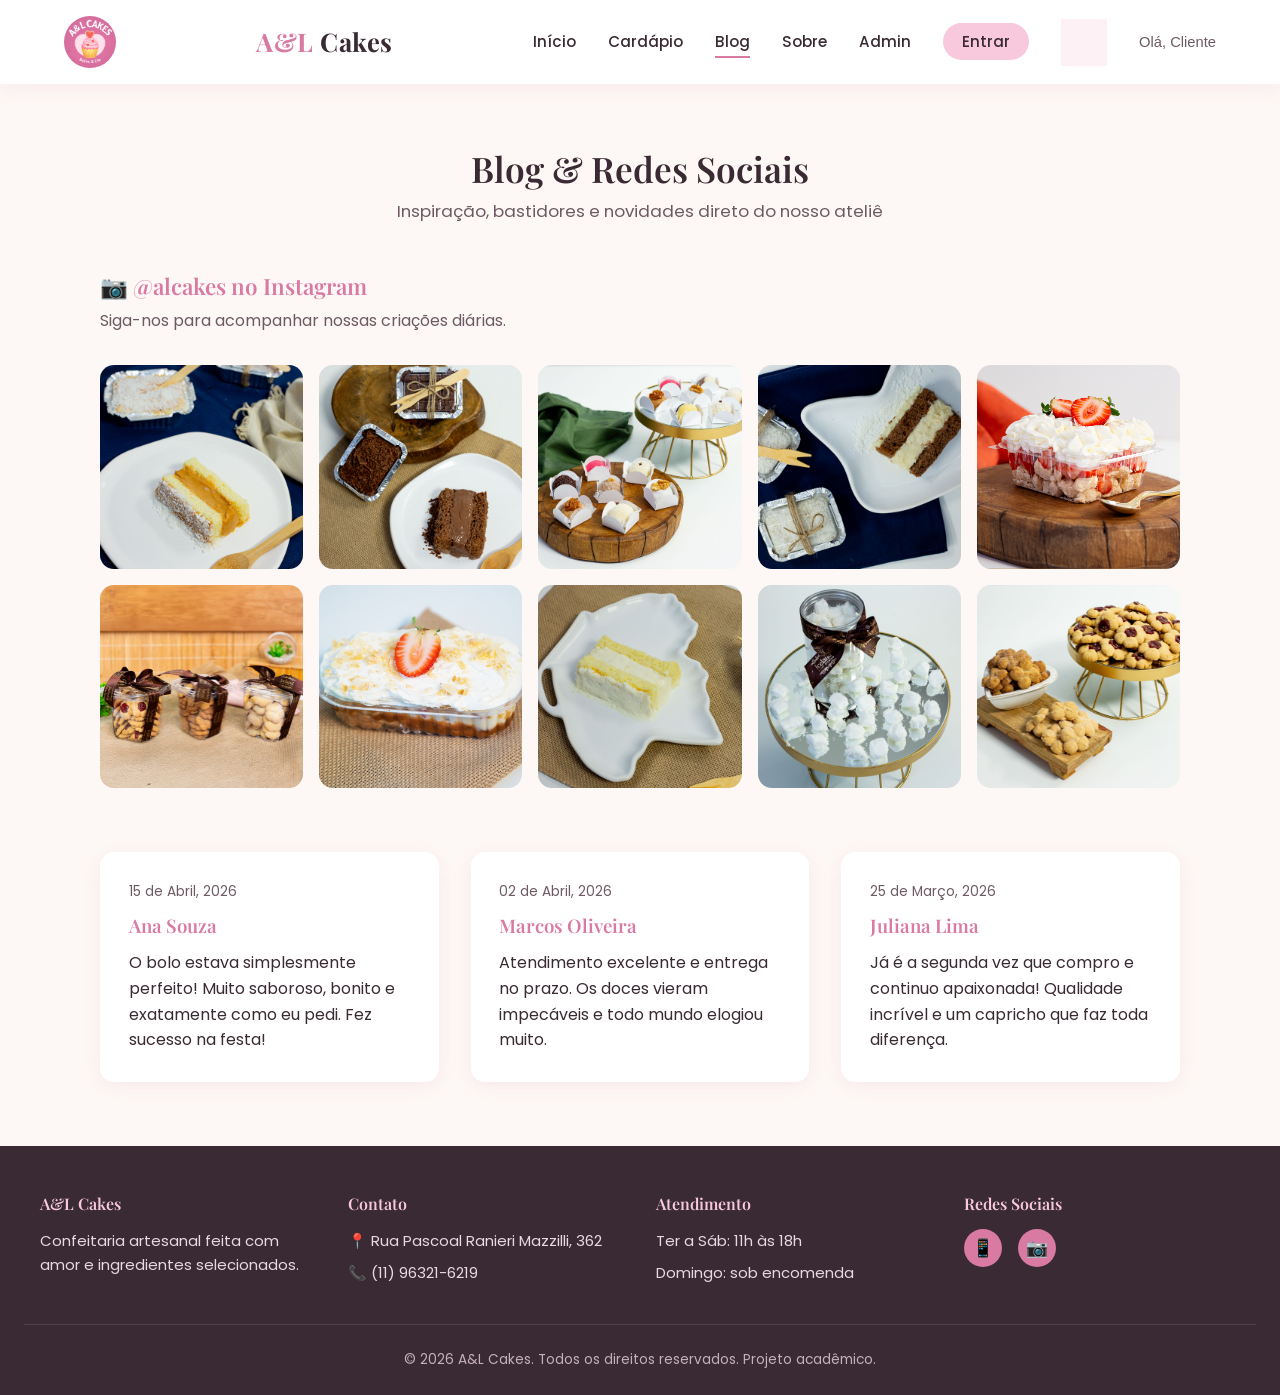
==== commit 7179a0ed: "Tela "Meus Dados" - 09/05" ====
--- a/al-cakes/pages/blog.html
+++ b/al-cakes/pages/blog.html
@@ -64,7 +64,7 @@
 
               <div class="dropdown-usuario" id="dropdown-usuario">
 
-                <a href="#">Meus Dados</a>
+                <a href="meusdados.html">Meus Dados</a>
                 <a href="pedidos.html">Meus Pedidos</a>
                 <a href="#">Sair</a>
 
